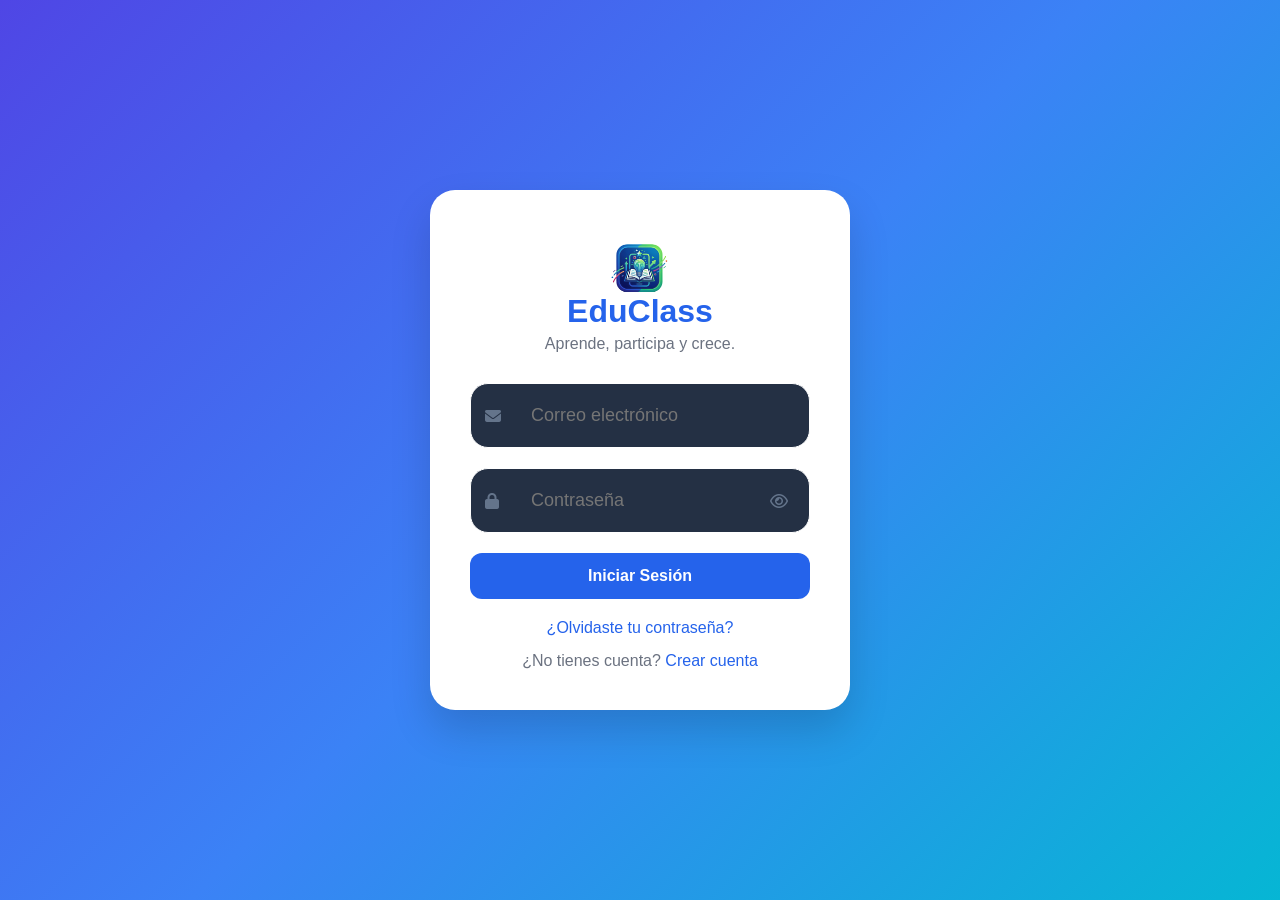
==== index.html @ f69fcb73 "Adding structure of work" ====
<!DOCTYPE html>
<html lang="es">
<head>
    <meta charset="UTF-8">
    <meta name="viewport" content="width=device-width, initial-scale=1.0, user-scalable=yes">
    <title>EduClass - Inicio</title>
    <link rel="stylesheet" href="styles.css">
    <link rel="stylesheet" href="mainContainer.css">
</head>
<body>
    <div class="main-container">
        <header class="main-header">
            <img src="imagen/logo.png" alt="Logo EduClass" class="logo" onerror="this.src='https://via.placeholder.com/50x50?text=EC'">
            <h1>EduClass</h1>
            <p>Educación Creativa Interactiva</p>
        </header>

        <nav class="main-nav">
            <button id="nav-dashboard" class="nav-btn" data-section="dashboard">Panel Principal</button>
            <button id="nav-tareas" class="nav-btn" data-section="tareas">Mis Tareas</button>
            <button id="nav-actividades" class="nav-btn" data-section="actividades">Actividades</button>
            <button id="nav-recursos" class="nav-btn" data-section="recursos">Recursos</button>
            <button id="nav-notificaciones" class="nav-btn" data-section="notificaciones">Notificaciones</button>
            <button id="nav-logout" class="nav-btn logout-btn">Cerrar Sesión</button>
        </nav>

        <main id="dynamic-content" class="main-content">
            <div class="welcome-card">
                <h2>Bienvenido a EduClass</h2>
                <p>Selecciona una opción del menú para comenzar.</p>
                <p>¡Fortalece tu aprendizaje con actividades dinámicas y juegos educativos!</p>
            </div>
        </main>

        <footer class="main-footer">
            <p>UNAN-Managua | CUR-Carazo | Concurso de Apps Móviles 2026</p>
        </footer>
    </div>

    <script src="scripts.js"></script>
    <script src="auth.js"></script>
</body>
</html>
---- styles.css ----
/* styles.css - Diseño General */
:root {
    --primary-color: #2c3e50;
    --secondary-color: #3498db;
    --accent-color: #e74c3c;
    --success-color: #2ecc71;
    --warning-color: #f39c12;
    --light-bg: #ecf0f1;
    --dark-text: #2c3e50;
    --light-text: #ffffff;
    --border-radius: 8px;
    --box-shadow: 0 2px 5px rgba(0,0,0,0.1);
    --transition: all 0.3s ease;
}

* {
    margin: 0;
    padding: 0;
    box-sizing: border-box;
}

body {
    font-family: 'Segoe UI', Tahoma, Geneva, Verdana, sans-serif;
    background-color: #f5f5f5;
    color: var(--dark-text);
    line-height: 1.6;
}

/* Layout base responsive - iPhone 5 (320px) base */
.container {
    width: 100%;
    max-width: 1200px;
    margin: 0 auto;
    padding: 10px;
}

/* Cards */
.card {
    background: white;
    border-radius: var(--border-radius);
    box-shadow: var(--box-shadow);
    padding: 15px;
    margin-bottom: 15px;
}

.card-header {
    border-bottom: 2px solid var(--secondary-color);
    padding-bottom: 10px;
    margin-bottom: 15px;
    font-weight: bold;
    font-size: 1.2rem;
}

/* Formularios */
.form-group {
    margin-bottom: 15px;
}

label {
    display: block;
    margin-bottom: 5px;
    font-weight: 500;
}

input, select, textarea {
    width: 100%;
    padding: 10px;
    border: 1px solid #ddd;
    border-radius: var(--border-radius);
    font-size: 16px;
}

input:focus, select:focus, textarea:focus {
    outline: none;
    border-color: var(--secondary-color);
    box-shadow: 0 0 0 2px rgba(52,152,219,0.2);
}

button {
    background-color: var(--secondary-color);
    color: white;
    border: none;
    padding: 10px 20px;
    border-radius: var(--border-radius);
    cursor: pointer;
    font-size: 16px;
    transition: var(--transition);
}

button:hover {
    background-color: #2980b9;
    transform: translateY(-2px);
}

button:active {
    transform: translateY(0);
}

.btn-danger {
    background-color: var(--accent-color);
}

.btn-danger:hover {
    background-color: #c0392b;
}

.btn-success {
    background-color: var(--success-color);
}

/* Tablas responsive */
.table-responsive {
    overflow-x: auto;
    -webkit-overflow-scrolling: touch;
}

table {
    width: 100%;
    border-collapse: collapse;
    min-width: 500px;
}

th, td {
    padding: 10px;
    text-align: left;
    border-bottom: 1px solid #ddd;
}

th {
    background-color: var(--primary-color);
    color: white;
}

tr:hover {
    background-color: #f5f5f5;
}

/* Alertas */
.alert {
    padding: 12px;
    border-radius: var(--border-radius);
    margin-bottom: 15px;
}

.alert-success {
    background-color: #d4edda;
    color: #155724;
    border: 1px solid #c3e6cb;
}

.alert-error {
    background-color: #f8d7da;
    color: #721c24;
    border: 1px solid #f5c6cb;
}

.alert-info {
    background-color: #d1ecf1;
    color: #0c5460;
    border: 1px solid #bee5eb;
}

/* Grid system simple */
.row {
    display: flex;
    flex-wrap: wrap;
    margin: -5px;
}

.col {
    flex: 1;
    padding: 5px;
    min-width: 200px;
}

/* Responsive - Tablets y PC */
@media (min-width: 768px) {
    .container {
        padding: 20px;
    }
    
    .card {
        padding: 20px;
    }
    
    button {
        padding: 12px 24px;
    }
}

@media (min-width: 1024px) {
    .container {
        padding: 30px;
    }
}
---- mainContainer.css ----
/* mainContainer.css - Estilos del contenedor principal y layout general */
.main-container {
    display: flex;
    flex-direction: column;
    min-height: 100vh;
    max-width: 1400px;
    margin: 0 auto;
    background-color: #f5f5f5;
}

/* Header principal */
.main-header {
    background: linear-gradient(135deg, var(--primary-color), var(--secondary-color));
    color: white;
    text-align: center;
    padding: 20px 15px;
    box-shadow: var(--box-shadow);
}

.main-header .logo {
    width: 60px;
    height: 60px;
    object-fit: contain;
    margin-bottom: 10px;
    background: white;
    border-radius: 50%;
    padding: 5px;
}

.main-header h1 {
    font-size: 1.8rem;
    margin-bottom: 5px;
}

.main-header p {
    font-size: 0.9rem;
    opacity: 0.9;
}

/* Navegación principal */
.main-nav {
    background-color: white;
    padding: 10px;
    display: flex;
    flex-wrap: wrap;
    gap: 8px;
    justify-content: center;
    box-shadow: var(--box-shadow);
    position: sticky;
    top: 0;
    z-index: 100;
}

.nav-btn {
    background-color: var(--light-bg);
    color: var(--dark-text);
    padding: 8px 12px;
    font-size: 0.85rem;
    flex: 1 0 auto;
    min-width: 100px;
    text-align: center;
}

.nav-btn:hover {
    background-color: var(--secondary-color);
    color: white;
}

.nav-btn.active {
    background-color: var(--secondary-color);
    color: white;
}

.logout-btn {
    background-color: var(--accent-color);
    color: white;
}

.logout-btn:hover {
    background-color: #c0392b;
}

/* Contenido dinámico */
.main-content {
    flex: 1;
    padding: 15px;
    overflow-y: auto;
}

/* Footer */
.main-footer {
    background-color: var(--primary-color);
    color: white;
    text-align: center;
    padding: 15px;
    font-size: 0.8rem;
    margin-top: auto;
}

/* Cards de bienvenida y contenido */
.welcome-card {
    background: white;
    border-radius: var(--border-radius);
    padding: 20px;
    text-align: center;
    box-shadow: var(--box-shadow);
}

.welcome-card h2 {
    color: var(--secondary-color);
    margin-bottom: 15px;
}

/* Responsive */
@media (min-width: 768px) {
    .main-header {
        padding: 30px 20px;
    }
    
    .main-header h1 {
        font-size: 2.5rem;
    }
    
    .main-nav {
        padding: 15px;
        gap: 15px;
    }
    
    .nav-btn {
        padding: 10px 20px;
        font-size: 1rem;
        flex: 0 1 auto;
    }
    
    .main-content {
        padding: 25px;
    }
}

@media (min-width: 1024px) {
    .main-content {
        padding: 30px;
    }
    
    .welcome-card {
        padding: 30px;
    }
}
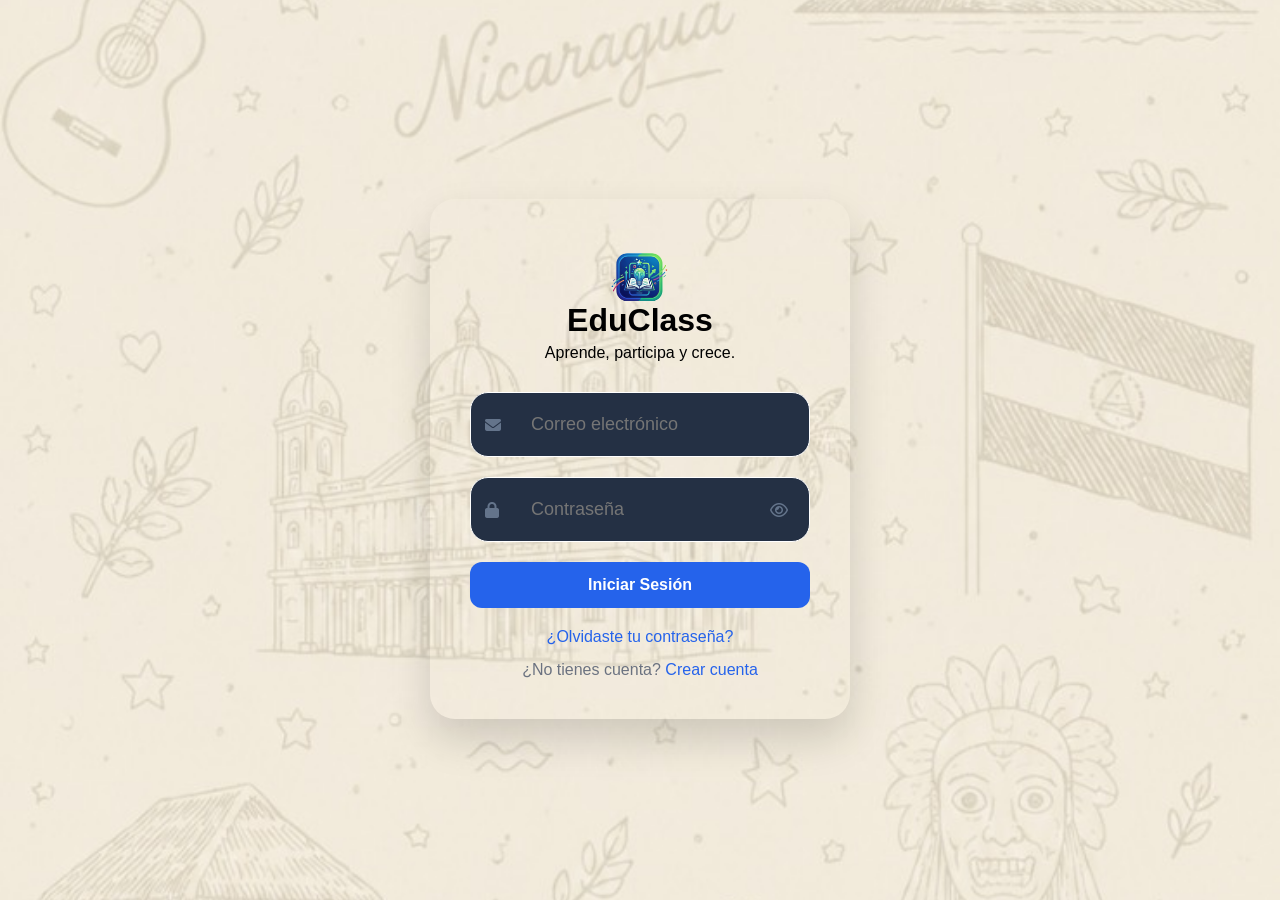
==== commit 8fc1c075: "update tables" ====
--- a/index.html
+++ b/index.html
@@ -1,43 +1,242 @@
 <!DOCTYPE html>
 <html lang="es">
+
 <head>
     <meta charset="UTF-8">
-    <meta name="viewport" content="width=device-width, initial-scale=1.0, user-scalable=yes">
-    <title>EduClass - Inicio</title>
+    <title>EduClass</title>
+    <meta name="viewport" content="width=device-width, initial-scale=1.0">
     <link rel="stylesheet" href="styles.css">
-    <link rel="stylesheet" href="mainContainer.css">
+    <link rel="stylesheet"
+        href="https://cdnjs.cloudflare.com/ajax/libs/font-awesome/6.5.1/css/all.min.css">
 </head>
+
 <body>
-    <div class="main-container">
-        <header class="main-header">
-            <img src="imagen/logo.png" alt="Logo EduClass" class="logo" onerror="this.src='https://via.placeholder.com/50x50?text=EC'">
-            <h1>EduClass</h1>
-            <p>Educación Creativa Interactiva</p>
-        </header>
-
-        <nav class="main-nav">
-            <button id="nav-dashboard" class="nav-btn" data-section="dashboard">Panel Principal</button>
-            <button id="nav-tareas" class="nav-btn" data-section="tareas">Mis Tareas</button>
-            <button id="nav-actividades" class="nav-btn" data-section="actividades">Actividades</button>
-            <button id="nav-recursos" class="nav-btn" data-section="recursos">Recursos</button>
-            <button id="nav-notificaciones" class="nav-btn" data-section="notificaciones">Notificaciones</button>
-            <button id="nav-logout" class="nav-btn logout-btn">Cerrar Sesión</button>
-        </nav>
-
-        <main id="dynamic-content" class="main-content">
-            <div class="welcome-card">
-                <h2>Bienvenido a EduClass</h2>
-                <p>Selecciona una opción del menú para comenzar.</p>
-                <p>¡Fortalece tu aprendizaje con actividades dinámicas y juegos educativos!</p>
-            </div>
-        </main>
-
-        <footer class="main-footer">
-            <p>UNAN-Managua | CUR-Carazo | Concurso de Apps Móviles 2026</p>
-        </footer>
-    </div>
-
-    <script src="scripts.js"></script>
-    <script src="auth.js"></script>
+<aside class="sidebar">
+
+    <div class="logo">
+        <img src="./images/EduClass solo logo 2.png">
+        <h2>EduClass</h2>
+        <span>Plataforma Educativa</span>
+    </div>
+
+    <nav class="menu">
+        <a href="#inicio" class="active">
+            <i class="fa-solid fa-house"></i>
+            Inicio
+        </a>
+
+        <a href="#tareas">
+            <i class="fa-solid fa-list-check"></i>
+            Tareas
+        </a>
+
+        <a href="#clases">
+            <i class="fa-solid fa-book-open"></i>
+            Clases
+        </a>
+
+        <a href="#chat">
+            <i class="fa-solid fa-comments"></i>
+            Chat
+        </a>
+
+        <a href="#perfil">
+            <i class="fa-solid fa-user"></i>
+            Perfil
+        </a>
+    </nav>
+</aside>
+
+<header class="topbar">
+
+    <div class="welcome">
+        <h1>
+            <i class="fa-solid fa-graduation-cap"></i>
+            Bienvenido
+        </h1>
+        <p>EduClass - Aprende de forma interactiva</p>
+    </div>
+
+    <div class="menu-toggle" onclick="toggleConfig()">
+        <i class="fa-solid fa-bars"></i>
+    </div>
+</header>
+
+<section id="inicio" class="dashboard">
+
+    <div class="search-box">
+        <i class="fa-solid fa-magnifying-glass"></i>
+
+        <input
+            type="text"
+            id="buscarTarea"
+            placeholder="Buscar tarea..."
+        >
+    </div>
+
+    <div class="resumen-tareas">
+
+        <div class="card-resumen pendientes">
+            <div class="icon-card">
+                <i class="fa-solid fa-clock"></i>
+            </div>
+
+            <div>
+                <h3>Pendientes</h3>
+                <span id="contadorPendientes">
+                    0 tareas pendientes
+                </span>
+            </div>
+        </div>
+
+        <div class="card-resumen entregadas">
+            <div class="icon-card">
+                <i class="fa-solid fa-circle-check"></i>
+            </div>
+
+            <div>
+                <h3>Entregadas</h3>
+                <span id="contadorEntregadas">
+                    0 tareas entregadas
+                </span>
+            </div>
+        </div>
+
+    </div>
+
+    <div class="seccion-tareas">
+
+        <div class="bloque-tareas">
+
+            <h2>
+                <i class="fa-solid fa-list-check"></i>
+                Tareas Pendientes
+            </h2>
+
+            <div
+                id="listaPendientes"
+                class="lista-tareas"
+            >
+            </div>
+
+        </div>
+
+        <div class="bloque-tareas">
+
+            <h2>
+                <i class="fa-solid fa-circle-check"></i>
+                Tareas Entregadas
+            </h2>
+
+            <div
+                id="listaEntregadas"
+                class="lista-tareas"
+            >
+            </div>
+
+        </div>
+
+    </div>
+
+</section>
+
+<nav class="bottom-nav">
+
+    <a href="#inicio" class="active">
+        <i class="fa-solid fa-house"></i>
+        <span>Inicio</span>
+    </a>
+
+    <a href="./admin/Tareas/tareas.html">
+        <i class="fa-solid fa-list-check"></i>
+        <span>Tareas</span>
+    </a>
+
+    <a href="#clases">
+        <i class="fa-solid fa-book-open"></i>
+        <span>Clases</span>
+    </a>
+
+    <a href="#chat">
+        <i class="fa-solid fa-comments"></i>
+        <span>Chat</span>
+    </a>
+
+    <a href="#perfil">
+        <i class="fa-solid fa-user"></i>
+        <span>Perfil</span>
+    </a>
+</nav>
+
+<div class="empty-state">
+
+    <div class="empty-icon">
+        <i class="fa-solid fa-chalkboard-user"></i>
+    </div>
+
+    <h2>Sin docentes registrados</h2>
+
+    <p>
+        No hay docentes registrados en tu instituto en este momento.
+        Cuando se agreguen, aparecerán aquí automáticamente.
+    </p>
+
+    <button class="empty-btn">
+        <i class="fa-solid fa-rotate"></i>
+        Actualizar
+    </button>
+
+</div>
+
+<div id="configPanel" class="config-panel">
+    <div class="config-header">
+        <h3>Configuración</h3>
+        <i class="fa-solid fa-xmark" onclick="toggleConfig()"></i>
+    </div>
+
+    <div class="config-user">
+
+        <img src="./images/avatar.png">
+
+        <div>
+            <p id="nombreUsuario">Usuario</p>
+            <small id="rolUsuario">Rol</small>
+        </div>
+
+    </div>
+
+    <div class="config-options">
+
+        <div class="option">
+            <i class="fa-solid fa-user"></i>
+            Perfil
+        </div>
+
+        <div class="option">
+            <i class="fa-solid fa-gear"></i>
+            Ajustes
+        </div>
+
+        <div class="option">
+            <i class="fa-solid fa-bell"></i>
+            Notificaciones
+        </div>
+
+        <div class="option">
+            <i class="fa-solid fa-circle-info"></i>
+            Ayuda
+        </div>
+    </div>
+
+    <button class="logout" onclick="cerrarSesion()">
+        <i class="fa-solid fa-right-from-bracket"></i>
+        Cerrar sesión
+    </button>
+    <h1 class="OptionVersion">Versión 1.0.0</h1>
+</div>
+
+<script src="scripts.js"></script>
+
 </body>
+
 </html>
--- a/styles.css
+++ b/styles.css
@@ -1,195 +1,618 @@
-/* styles.css - Diseño General */
-:root {
-    --primary-color: #2c3e50;
-    --secondary-color: #3498db;
-    --accent-color: #e74c3c;
-    --success-color: #2ecc71;
-    --warning-color: #f39c12;
-    --light-bg: #ecf0f1;
-    --dark-text: #2c3e50;
-    --light-text: #ffffff;
-    --border-radius: 8px;
-    --box-shadow: 0 2px 5px rgba(0,0,0,0.1);
-    --transition: all 0.3s ease;
-}
-
-* {
-    margin: 0;
-    padding: 0;
-    box-sizing: border-box;
-}
-
-body {
-    font-family: 'Segoe UI', Tahoma, Geneva, Verdana, sans-serif;
-    background-color: #f5f5f5;
-    color: var(--dark-text);
-    line-height: 1.6;
-}
-
-/* Layout base responsive - iPhone 5 (320px) base */
-.container {
-    width: 100%;
-    max-width: 1200px;
-    margin: 0 auto;
-    padding: 10px;
-}
-
-/* Cards */
-.card {
-    background: white;
-    border-radius: var(--border-radius);
-    box-shadow: var(--box-shadow);
-    padding: 15px;
-    margin-bottom: 15px;
-}
-
-.card-header {
-    border-bottom: 2px solid var(--secondary-color);
-    padding-bottom: 10px;
-    margin-bottom: 15px;
-    font-weight: bold;
-    font-size: 1.2rem;
-}
-
-/* Formularios */
-.form-group {
-    margin-bottom: 15px;
-}
-
-label {
-    display: block;
-    margin-bottom: 5px;
-    font-weight: 500;
-}
-
-input, select, textarea {
-    width: 100%;
-    padding: 10px;
-    border: 1px solid #ddd;
-    border-radius: var(--border-radius);
-    font-size: 16px;
-}
-
-input:focus, select:focus, textarea:focus {
-    outline: none;
-    border-color: var(--secondary-color);
-    box-shadow: 0 0 0 2px rgba(52,152,219,0.2);
-}
-
-button {
-    background-color: var(--secondary-color);
-    color: white;
-    border: none;
-    padding: 10px 20px;
-    border-radius: var(--border-radius);
-    cursor: pointer;
-    font-size: 16px;
-    transition: var(--transition);
-}
-
-button:hover {
-    background-color: #2980b9;
-    transform: translateY(-2px);
-}
-
-button:active {
-    transform: translateY(0);
-}
-
-.btn-danger {
-    background-color: var(--accent-color);
-}
-
-.btn-danger:hover {
-    background-color: #c0392b;
-}
-
-.btn-success {
-    background-color: var(--success-color);
-}
-
-/* Tablas responsive */
-.table-responsive {
-    overflow-x: auto;
-    -webkit-overflow-scrolling: touch;
-}
-
-table {
-    width: 100%;
-    border-collapse: collapse;
-    min-width: 500px;
-}
-
-th, td {
-    padding: 10px;
-    text-align: left;
-    border-bottom: 1px solid #ddd;
-}
-
-th {
-    background-color: var(--primary-color);
-    color: white;
-}
-
-tr:hover {
-    background-color: #f5f5f5;
-}
-
-/* Alertas */
-.alert {
-    padding: 12px;
-    border-radius: var(--border-radius);
-    margin-bottom: 15px;
-}
-
-.alert-success {
-    background-color: #d4edda;
-    color: #155724;
-    border: 1px solid #c3e6cb;
-}
-
-.alert-error {
-    background-color: #f8d7da;
-    color: #721c24;
-    border: 1px solid #f5c6cb;
-}
-
-.alert-info {
-    background-color: #d1ecf1;
-    color: #0c5460;
-    border: 1px solid #bee5eb;
-}
-
-/* Grid system simple */
-.row {
-    display: flex;
-    flex-wrap: wrap;
-    margin: -5px;
-}
-
-.col {
-    flex: 1;
-    padding: 5px;
-    min-width: 200px;
-}
-
-/* Responsive - Tablets y PC */
-@media (min-width: 768px) {
-    .container {
-        padding: 20px;
-    }
-    
-    .card {
-        padding: 20px;
-    }
-    
-    button {
-        padding: 12px 24px;
-    }
-}
-
-@media (min-width: 1024px) {
-    .container {
-        padding: 30px;
-    }
+*{
+    margin:0;
+    padding:0;
+    box-sizing:border-box;
+    font-family:'Segoe UI', sans-serif;
+}
+
+body{
+    background:#f3f6fb;
+    min-height:100vh;
+}
+
+.fondo-login{
+    position:fixed;
+    top:0;
+    left:0;
+    width:100%;
+    height:100%;
+    object-fit:cover;
+    z-index:-1;
+    opacity:1;
+}
+.sidebar{
+    width:260px;
+    background:linear-gradient(180deg,#1e293b,#0f172a);
+    color:white;
+    position:fixed;
+    top:0;
+    left:0;
+    height:100%;
+    padding:20px;
+    display:flex;
+    flex-direction:column;
+    justify-content:space-between;
+}
+
+.logo{
+    margin: -10px 0 -20px 0;
+    text-align:center;
+}
+
+.logo img{
+    width:65px;
+    margin-bottom:10px;
+}
+
+.logo h2{
+    margin:-20px 0 0 0;
+    color:#60a5fa;
+}
+
+.logo span{
+    font-size:12px;
+    color:#94a3b8;
+}
+
+.menu{
+    display:flex;
+    flex-direction:column;
+    gap:8px;
+    margin-top:20px;
+}
+
+.menu a{
+    text-decoration:none;
+    color:#cbd5e1;
+    padding:12px;
+    border-radius:10px;
+    display:flex;
+    gap:10px;
+    align-items:center;
+    transition:0.3s;
+}
+
+.menu a:hover{
+    background:#334155;
+    color:white;
+}
+
+.menu a.active{
+    background:#2563eb;
+    color:white;
+}
+
+.logout{
+    background:#ef4444;
+    border:none;
+    color:white;
+    padding:12px;
+    border-radius:10px;
+    cursor:pointer;
+}
+
+.main{
+    margin-left:260px;
+    padding:20px;
+}
+
+.topbar{
+    background:white;
+    padding:40px;
+    border-radius:15px;
+    display:flex;
+    justify-content:space-between;
+    align-items:center;
+    box-shadow:0 5px 20px rgba(0,0,0,0.05);
+}
+
+.welcome{
+    margin:40px 0 20px;
+}
+
+.welcome h1{
+    margin:0 0 2px 2px;
+    font-size:22px;
+}
+
+.welcome p{
+    margin:0 0px 0px 2px;
+    font-size:15px;
+    color:#64748b;
+}
+
+.user-box{
+    display:flex;
+    align-items:center;
+    gap:10px;
+}
+
+.user-box img{
+    width:40px;
+    height:40px;
+    border-radius:50%;
+}
+
+.cards{
+    margin-top:20px;
+    display:grid;
+    grid-template-columns:repeat(2,1fr);
+    gap:15px;
+}
+
+.card{
+    background:white;
+    padding:18px;
+    border-radius:15px;
+    text-align:center;
+    transition:0.3s;
+    box-shadow:0 5px 15px rgba(0,0,0,0.05);
+}
+
+.card i{
+    font-size:26px;
+    color:#2563eb;
+    margin-bottom:8px;
+}
+
+.card h3{
+    font-size:16px;
+}
+
+.card p{
+    font-size:12px;
+    color:#64748b;
+}
+
+.card:hover{
+    transform:translateY(-5px);
+}
+
+@media (max-width: 900px){
+
+    .sidebar{
+        width:200px;
+    }
+
+    .main{
+        margin-left:200px;
+    }
+
+    .cards{
+        grid-template-columns:1fr;
+    }
+}
+
+@media (max-width: 600px){
+
+    .sidebar{
+        position:fixed;
+        width:100%;
+        height:auto;
+        flex-direction:row;
+        align-items:center;
+        justify-content:space-between;
+        padding:10px 15px;
+        z-index:1000;
+    }
+
+    .logo{
+        display:flex;
+        align-items:center;
+        gap:10px;
+    }
+
+    .logo span{
+        display:none;
+    }
+
+    .menu{
+        display:none; /* simplificado en móvil */
+    }
+
+    .logout{
+        padding:8px 10px;
+        font-size:12px;
+    }
+
+    .main{
+        margin-left:0;
+        margin-top:80px;
+        padding:15px;
+    }
+
+    .topbar{
+        flex-direction:column;
+        align-items:flex-start;
+        gap:10px;
+    }
+
+    .cards{
+        grid-template-columns:1fr;
+    }
+
+    .card{
+        padding:15px;
+    }
+}
+
+.menu-toggle{
+    margin: -70px 0 0 330px;
+    font-size:24px;
+    cursor:pointer;
+}
+
+/* PANEL CONFIG */
+.config-panel{
+    position:fixed;
+    right:-320px;
+    top:0;
+    width:300px;
+    height:100%;
+    background:#0f172a;
+    color:white;
+    padding:20px;
+    transition:0.3s;
+    z-index:1000;
+}
+
+.config-panel.active{
+    right:0;
+}
+
+.config-header{
+    display:flex;
+    justify-content:space-between;
+    align-items:center;
+}
+
+.config-user{
+    display:flex;
+    align-items:center;
+    gap:10px;
+    margin:20px 0;
+}
+
+.config-user img{
+    width:45px;
+    border-radius:50%;
+}
+
+.config-options{
+    display:flex;
+    flex-direction:column;
+    gap:10px;
+}
+
+.OptionVersion {
+    margin: 20px 0 0 70px;
+    margin-top: 190%;
+    font-size:15px;
+    opacity: 0.2;
+}
+.option{
+    padding:10px;
+    background:#1e293b;
+    border-radius:10px;
+    cursor:pointer;
+}
+
+.option:hover{
+    background:#334155;
+}
+
+.version{
+    font-size:12px;
+    opacity:0.7;
+}
+
+.logout{
+    margin-top:20px;
+    width:100%;
+    padding:12px;
+    background:red;
+    border:none;
+    color:white;
+    border-radius:10px;
+}
+
+.bottom-nav{
+    position:fixed;
+    bottom:0;
+    left:0;
+    width:100%;
+    height:65px;
+    background:#0f172a;
+    display:flex;
+    justify-content:space-around;
+    align-items:center;
+    border-top:1px solid rgba(255,255,255,0.08);
+    z-index:2000;
+}
+
+.bottom-nav a{
+    text-decoration:none;
+    color:#94a3b8;
+    font-size:11px;
+    display:flex;
+    flex-direction:column;
+    align-items:center;
+    gap:4px;
+    transition:0.3s;
+}
+
+.bottom-nav a i{
+    font-size:18px;
+}
+
+.bottom-nav a.active{
+    color:#60a5fa;
+}
+
+.bottom-nav a:hover{
+    color:white;
+}
+
+.main{
+    padding-bottom:90px;
+}
+
+html{
+    scroll-behavior:smooth;
+}
+
+@media (max-width: 600px){
+
+    .bottom-nav{
+        display:flex;
+    }
+
+    .main{
+        margin-top:0;
+    }
+
+}
+
+.dashboard{
+    display:flex;
+    flex-direction:column;
+    gap:15px;
+}
+
+.search-box{
+    margin-top:20px; 
+    position:relative;
+}
+
+.search-box i{
+    position:absolute;
+    left:14px;
+    top:50%;
+    transform:translateY(-50%);
+    color:#888;
+    font-size:14px;
+}
+
+.search-box input{
+    width:100%;
+    height:48px;
+    padding:0 15px 0 42px;
+    border:none;
+    border-radius:12px;
+    background:#fff;
+    font-size:14px;
+    box-shadow:0 3px 10px rgba(0,0,0,.06);
+}
+
+.resumen-tareas{
+    display:grid;
+    grid-template-columns:1fr 1fr;
+    gap:10px;
+}
+
+.card-resumen{
+    background:#fff;
+    border-radius:14px;
+    padding:12px;
+    display:flex;
+    align-items:center;
+    gap:10px;
+    box-shadow:0 4px 10px rgba(0,0,0,.06);
+}
+
+.card-resumen h3{
+    font-size:14px;
+    margin:0;
+    color:#222;
+}
+
+.card-resumen span{
+    font-size:12px;
+    color:#666;
+}
+
+.icon-card{
+    min-width:42px;
+    width:42px;
+    height:42px;
+    border-radius:50%;
+    display:flex;
+    align-items:center;
+    justify-content:center;
+    font-size:16px;
+}
+
+.pendientes .icon-card{
+    background:#fff7e0;
+    color:#f59e0b;
+}
+
+.entregadas .icon-card{
+    background:#dcfce7;
+    color:#22c55e;
+}
+
+.seccion-tareas{
+    display:flex;
+    flex-direction:column;
+    gap:15px;
+}
+
+.bloque-tareas{
+    background:#fff;
+    border-radius:14px;
+    padding:15px;
+    box-shadow:0 4px 10px rgba(0,0,0,.06);
+}
+
+.bloque-tareas h2{
+    font-size:16px;
+    margin:0 0 10px;
+    display:flex;
+    align-items:center;
+    gap:8px;
+    color:#222;
+}
+
+.lista-tareas{
+    margin-top:10px;
+}
+
+.tarea-card{
+    padding:12px;
+    border-radius:10px;
+    background:#f8fafc;
+    border-left:4px solid #2563eb;
+    margin-bottom:10px;
+}
+
+.tarea-card h4{
+    margin:0 0 5px;
+    font-size:14px;
+}
+
+.tarea-card p{
+    margin:0;
+    font-size:13px;
+    color:#666;
+}
+
+@media (min-width: 768px){
+
+    .seccion-tareas{
+        display:grid;
+        grid-template-columns:1fr 1fr;
+        gap:20px;
+    }
+
+    .card-resumen{
+        padding:18px;
+    }
+
+    .icon-card{
+        width:55px;
+        height:55px;
+        font-size:22px;
+    }
+}
+
+.docente-card{
+    background:#fff;
+    padding:15px;
+    margin:10px 0;
+    border-radius:12px;
+    display:flex;
+    justify-content:space-between;
+    align-items:center;
+    box-shadow:0 4px 12px rgba(0,0,0,.08);
+}
+
+.btn-matricular{
+    background:#2563eb;
+    color:white;
+    border:none;
+    padding:8px 12px;
+    border-radius:8px;
+    cursor:pointer;
+}
+
+.modal-edu{
+    position:fixed;
+    bottom:20px;
+    left:50%;
+    transform:translateX(-50%);
+    background:#111;
+    color:white;
+    padding:12px 20px;
+    border-radius:10px;
+    display:flex;
+    gap:10px;
+    align-items:center;
+    opacity:0;
+    transition:.3s;
+}
+
+.modal-edu.show{
+    opacity:1;
+    transform:translateX(-50%) translateY(-10px);
+}
+
+.modal-edu.success{
+    background:#16a34a;
+}
+
+.empty-state{
+    background:white;
+    padding:30px 20px;
+    margin-top:20px;
+    border-radius:18px;
+    text-align:center;
+    box-shadow:0 10px 25px rgba(0,0,0,0.06);
+    display:flex;
+    flex-direction:column;
+    align-items:center;
+    gap:12px;
+}
+
+.empty-icon{
+    width:80px;
+    height:80px;
+    background:#eff6ff;
+    border-radius:50%;
+    display:flex;
+    align-items:center;
+    justify-content:center;
+    font-size:32px;
+    color:#2563eb;
+}
+
+.empty-state h2{
+    font-size:18px;
+    color:#0f172a;
+}
+
+.empty-state p{
+    font-size:14px;
+    color:#64748b;
+    max-width:280px;
+    line-height:1.4;
+}
+
+.empty-btn{
+    margin-top:10px;
+    padding:10px 14px;
+    border:none;
+    border-radius:10px;
+    background:#2563eb;
+    color:white;
+    display:flex;
+    align-items:center;
+    gap:8px;
+    cursor:pointer;
+    transition:0.3s;
+}
+
+.empty-btn:hover{
+    background:#1d4ed8;
+    transform:translateY(-2px);
 }
